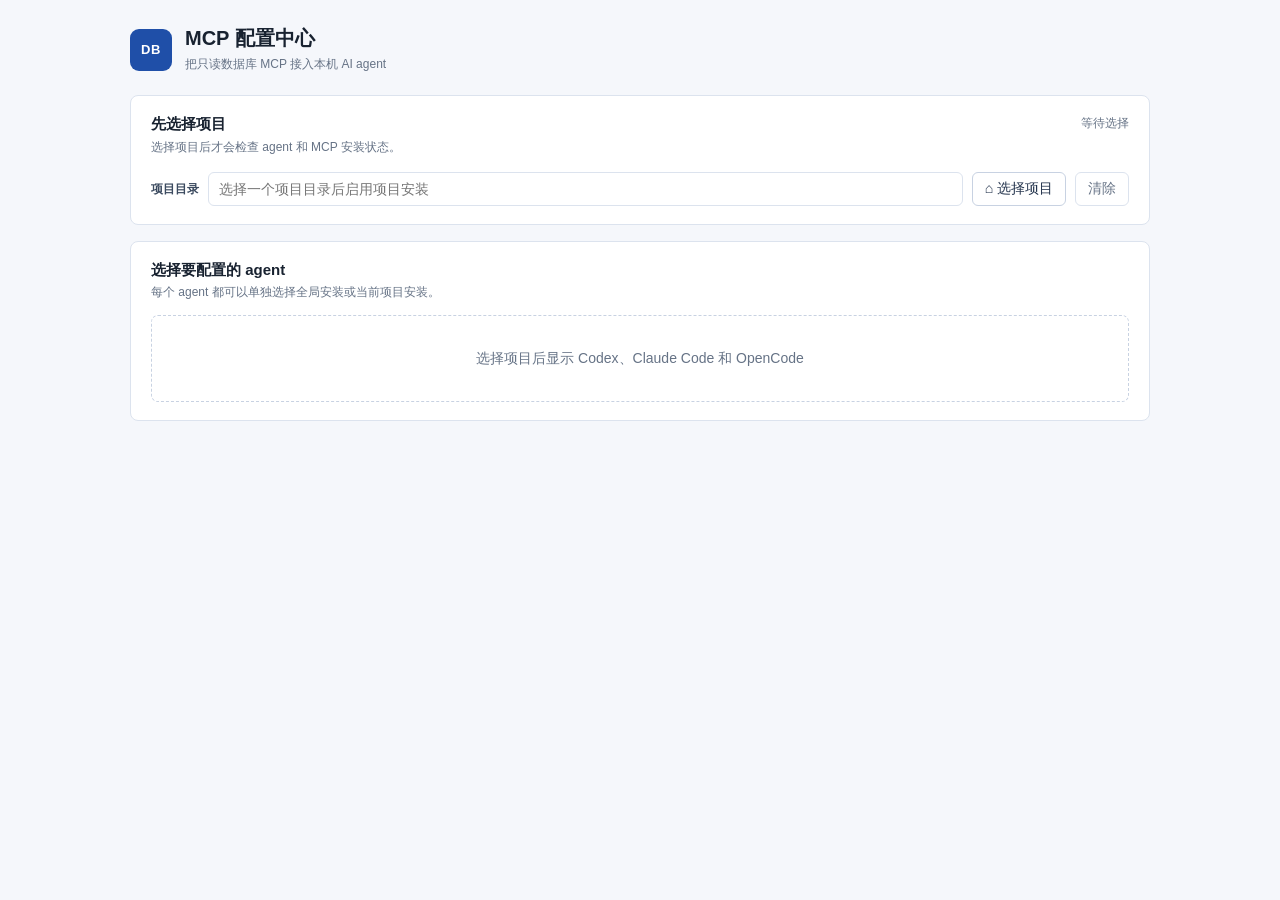
==== mcp/configurator.html @ 11e9552e "feat: add read-only database MCP and configurator" ====
<!DOCTYPE html>
<html lang="zh-CN">
<head>
<meta charset="UTF-8">
<meta name="viewport" content="width=device-width, initial-scale=1.0">
<title>MCP 配置中心</title>
<link rel="stylesheet" href="configurator.css">
</head>
<body>
<main class="shell">
  <header class="topbar">
    <div class="brand">
      <div class="brand-mark">DB</div>
      <div><h1>MCP 配置中心</h1><p>把只读数据库 MCP 接入本机 AI agent</p></div>
    </div>
    <button id="refresh" class="button button-ghost" type="button" title="重新检查 agent" hidden>↻ <span>重新检查</span></button>
  </header>

  <section class="project-panel">
    <div class="section-heading"><div><h2>先选择项目</h2><p>选择项目后才会检查 agent 和 MCP 安装状态。</p></div><span id="scanState" class="scan-state">等待选择</span></div>
    <div class="project-picker">
      <label for="projectPath">项目目录</label>
      <input id="projectPath" type="text" placeholder="选择一个项目目录后启用项目安装" autocomplete="off">
      <button id="chooseProject" class="button button-secondary" type="button">⌂ <span>选择项目</span></button>
      <button id="clearProject" class="button button-ghost" type="button">清除</button>
    </div>
  </section>

  <section class="agents-section">
    <div class="section-heading"><div><h2>选择要配置的 agent</h2><p>每个 agent 都可以单独选择全局安装或当前项目安装。</p></div></div>
    <div id="agents" class="agents-grid empty-grid"><div class="empty-state">选择项目后显示 Codex、Claude Code 和 OpenCode</div></div>
  </section>

  <div id="notice" class="notice" role="status" aria-live="polite"></div>
</main>
<script src="configurator.js"></script>
</body>
</html>
---- mcp/configurator.css ----
:root {
  color-scheme: light;
  --bg: #f5f7fb;
  --surface: #ffffff;
  --line: #dce3ee;
  --text: #182230;
  --muted: #667386;
  --accent: #2563eb;
  --accent-soft: #eaf1ff;
  --success: #138a56;
  --success-soft: #e8f7ef;
  --warning: #a66b00;
  --warning-soft: #fff6df;
}
* { box-sizing: border-box; }
body { margin: 0; background: var(--bg); color: var(--text); font: 14px/1.5 "Segoe UI", "Microsoft YaHei", sans-serif; }
button, input { font: inherit; }
.shell { width: min(1080px, 100%); margin: 0 auto; padding: 26px 30px 34px; }
.topbar { display: flex; align-items: center; justify-content: space-between; gap: 20px; margin-bottom: 22px; }
.brand { display: flex; align-items: center; gap: 13px; }
.brand-mark { display: grid; place-items: center; width: 42px; height: 42px; border-radius: 9px; background: #1f4fa8; color: #fff; font-size: 13px; font-weight: 700; letter-spacing: .5px; }
h1, h2, p { margin: 0; }
h1 { font-size: 20px; line-height: 1.25; letter-spacing: 0; }
h2 { font-size: 15px; line-height: 1.3; letter-spacing: 0; }
.brand p, .section-heading p { margin-top: 4px; color: var(--muted); font-size: 12px; }
.button { border: 1px solid transparent; border-radius: 6px; min-height: 34px; padding: 0 12px; cursor: pointer; white-space: nowrap; }
.button:disabled { cursor: not-allowed; opacity: .5; }
.button-ghost { background: transparent; border-color: var(--line); color: var(--muted); }
.button-ghost:hover:not(:disabled) { background: #fff; color: var(--text); }
.button-secondary { background: #fff; border-color: #c8d2e2; color: #24344d; }
.button-secondary:hover:not(:disabled) { border-color: var(--accent); color: var(--accent); }
.button-primary { background: var(--accent); color: #fff; }
.button-primary:hover:not(:disabled) { background: #1d4ed8; }
.project-panel, .agents-section { background: var(--surface); border: 1px solid var(--line); border-radius: 8px; padding: 18px 20px; }
.agents-section { margin-top: 16px; }
.section-heading { display: flex; justify-content: space-between; align-items: flex-start; gap: 15px; }
.scan-state { color: var(--muted); font-size: 12px; }
.scan-state.ok { color: var(--success); }
.project-picker { display: grid; grid-template-columns: auto minmax(0, 1fr) auto auto; align-items: center; gap: 9px; margin-top: 16px; }
.project-picker label { color: #3c4b60; font-size: 12px; font-weight: 600; }
.project-picker input { width: 100%; height: 34px; border: 1px solid var(--line); border-radius: 6px; padding: 0 10px; color: var(--text); outline: none; }
.project-picker input:focus { border-color: var(--accent); box-shadow: 0 0 0 2px rgba(37,99,235,.12); }
.agents-grid { display: grid; grid-template-columns: repeat(3, minmax(0, 1fr)); gap: 13px; margin-top: 14px; }
.empty-grid { display: block; }
.empty-state { border: 1px dashed #c8d2e2; border-radius: 7px; padding: 32px 16px; color: var(--muted); text-align: center; }
.agent-card { min-width: 0; border: 1px solid var(--line); border-radius: 7px; padding: 16px; background: #fff; }
.agent-head { display: flex; align-items: flex-start; justify-content: space-between; gap: 10px; }
.agent-name { font-size: 16px; font-weight: 650; }
.agent-status { display: inline-flex; align-items: center; gap: 5px; color: var(--muted); font-size: 11px; white-space: nowrap; }
.agent-status::before { content: ""; width: 7px; height: 7px; border-radius: 50%; background: #aeb9c9; }
.agent-status.detected { color: var(--success); }
.agent-status.detected::before { background: var(--success); }
.agent-binary { margin: 10px 0 15px; color: var(--muted); font: 11px/1.4 Consolas, monospace; overflow: hidden; text-overflow: ellipsis; white-space: nowrap; }
.install-row { display: grid; grid-template-columns: 1fr 1fr; gap: 8px; }
.install-row .button { width: 100%; padding: 0 7px; font-size: 12px; }
.install-label { display: block; margin-bottom: 5px; color: var(--muted); font-size: 11px; }
.install-state { min-height: 19px; margin: 12px 0 0; color: var(--muted); font-size: 12px; }
.install-state.installed { color: var(--success); }
.install-state.warn { color: var(--warning); }
.notice { min-height: 22px; margin-top: 14px; color: var(--muted); font-size: 12px; }
.notice.error { color: #b42318; }
@media (max-width: 760px) {
  .shell { padding: 20px 16px 28px; }
  .topbar { align-items: flex-start; }
  .topbar .button span { display: none; }
  .project-picker { grid-template-columns: 1fr auto auto; }
  .project-picker label { grid-column: 1 / -1; }
  .project-picker input { grid-column: 1 / -1; }
  .agents-grid { grid-template-columns: 1fr; }
}
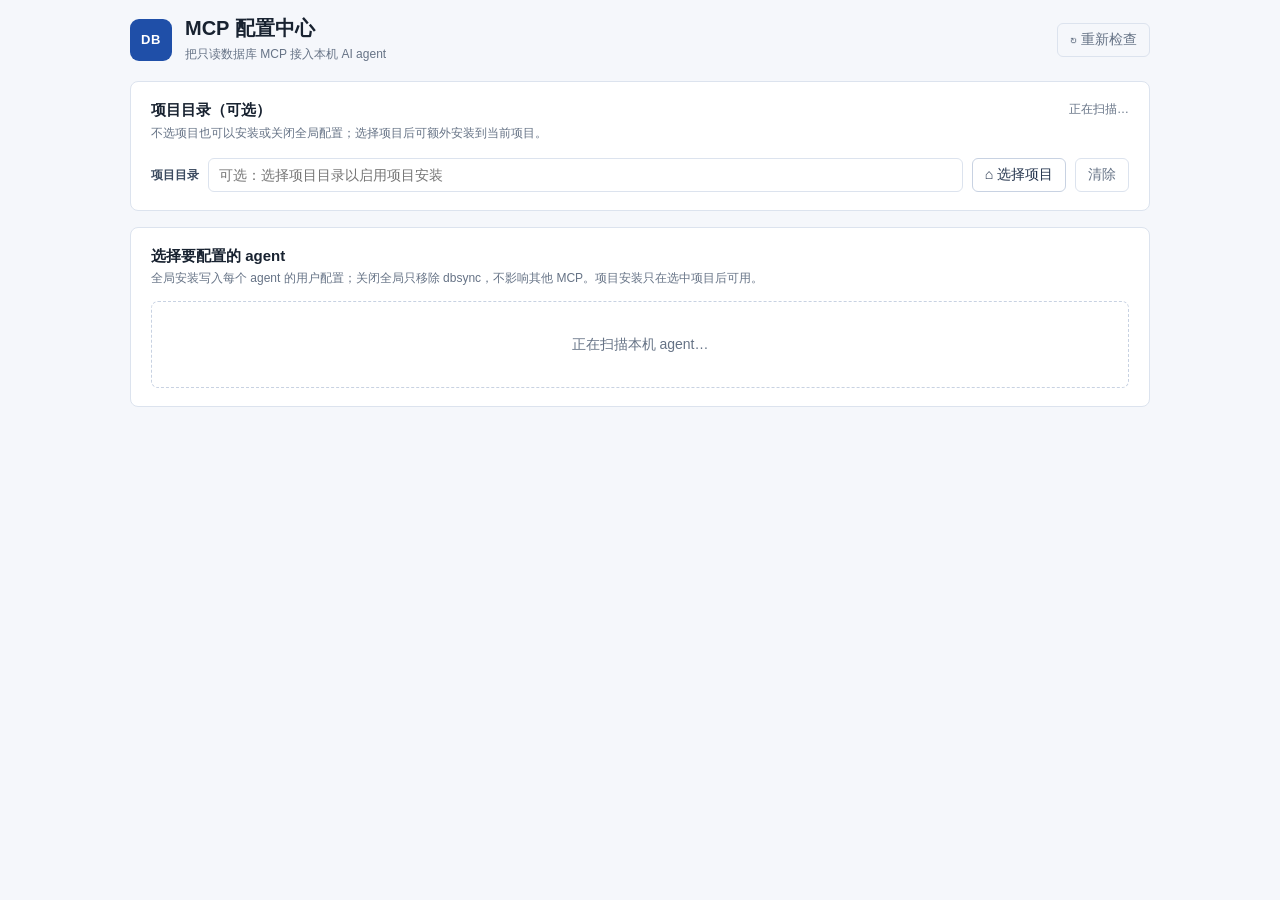
==== commit 5932427a: "feat: 完善 MCP 配置中心与桌面交互 - MCP 配置中心扩展到 13 种 agent，支持全局安装与关闭全局 - MySQL 连接支持加载数据库列表，修复下拉交互 - 增加自定义标题栏、快捷" ====
--- a/mcp/configurator.html
+++ b/mcp/configurator.html
@@ -13,22 +13,22 @@
       <div class="brand-mark">DB</div>
       <div><h1>MCP 配置中心</h1><p>把只读数据库 MCP 接入本机 AI agent</p></div>
     </div>
-    <button id="refresh" class="button button-ghost" type="button" title="重新检查 agent" hidden>↻ <span>重新检查</span></button>
+    <button id="refresh" class="button button-ghost" type="button" title="重新检查 agent">↻ <span>重新检查</span></button>
   </header>
 
   <section class="project-panel">
-    <div class="section-heading"><div><h2>先选择项目</h2><p>选择项目后才会检查 agent 和 MCP 安装状态。</p></div><span id="scanState" class="scan-state">等待选择</span></div>
+    <div class="section-heading"><div><h2>项目目录（可选）</h2><p>不选项目也可以安装或关闭全局配置；选择项目后可额外安装到当前项目。</p></div><span id="scanState" class="scan-state">正在扫描…</span></div>
     <div class="project-picker">
       <label for="projectPath">项目目录</label>
-      <input id="projectPath" type="text" placeholder="选择一个项目目录后启用项目安装" autocomplete="off">
+      <input id="projectPath" type="text" placeholder="可选：选择项目目录以启用项目安装" autocomplete="off">
       <button id="chooseProject" class="button button-secondary" type="button">⌂ <span>选择项目</span></button>
       <button id="clearProject" class="button button-ghost" type="button">清除</button>
     </div>
   </section>
 
   <section class="agents-section">
-    <div class="section-heading"><div><h2>选择要配置的 agent</h2><p>每个 agent 都可以单独选择全局安装或当前项目安装。</p></div></div>
-    <div id="agents" class="agents-grid empty-grid"><div class="empty-state">选择项目后显示 Codex、Claude Code 和 OpenCode</div></div>
+    <div class="section-heading"><div><h2>选择要配置的 agent</h2><p>全局安装写入每个 agent 的用户配置；关闭全局只移除 dbsync，不影响其他 MCP。项目安装只在选中项目后可用。</p></div></div>
+    <div id="agents" class="agents-grid empty-grid"><div class="empty-state">正在扫描本机 agent…</div></div>
   </section>
 
   <div id="notice" class="notice" role="status" aria-live="polite"></div>
--- a/mcp/configurator.css
+++ b/mcp/configurator.css
@@ -15,8 +15,8 @@
 * { box-sizing: border-box; }
 body { margin: 0; background: var(--bg); color: var(--text); font: 14px/1.5 "Segoe UI", "Microsoft YaHei", sans-serif; }
 button, input { font: inherit; }
-.shell { width: min(1080px, 100%); margin: 0 auto; padding: 26px 30px 34px; }
-.topbar { display: flex; align-items: center; justify-content: space-between; gap: 20px; margin-bottom: 22px; }
+.shell { width: min(1080px, 100%); margin: 0 auto; padding: 16px 30px 34px; }
+.topbar { display: flex; align-items: center; justify-content: space-between; gap: 20px; margin-bottom: 18px; }
 .brand { display: flex; align-items: center; gap: 13px; }
 .brand-mark { display: grid; place-items: center; width: 42px; height: 42px; border-radius: 9px; background: #1f4fa8; color: #fff; font-size: 13px; font-weight: 700; letter-spacing: .5px; }
 h1, h2, p { margin: 0; }
@@ -31,6 +31,8 @@
 .button-secondary:hover:not(:disabled) { border-color: var(--accent); color: var(--accent); }
 .button-primary { background: var(--accent); color: #fff; }
 .button-primary:hover:not(:disabled) { background: #1d4ed8; }
+.button-danger { background: #fff; border-color: #f0b4b0; color: #b42318; }
+.button-danger:hover:not(:disabled) { background: #fff5f4; border-color: #d92d20; }
 .project-panel, .agents-section { background: var(--surface); border: 1px solid var(--line); border-radius: 8px; padding: 18px 20px; }
 .agents-section { margin-top: 16px; }
 .section-heading { display: flex; justify-content: space-between; align-items: flex-start; gap: 15px; }
@@ -40,12 +42,15 @@
 .project-picker label { color: #3c4b60; font-size: 12px; font-weight: 600; }
 .project-picker input { width: 100%; height: 34px; border: 1px solid var(--line); border-radius: 6px; padding: 0 10px; color: var(--text); outline: none; }
 .project-picker input:focus { border-color: var(--accent); box-shadow: 0 0 0 2px rgba(37,99,235,.12); }
-.agents-grid { display: grid; grid-template-columns: repeat(3, minmax(0, 1fr)); gap: 13px; margin-top: 14px; }
+.agents-grid { display: grid; grid-template-columns: repeat(auto-fill, minmax(300px, 1fr)); gap: 13px; margin-top: 14px; }
 .empty-grid { display: block; }
 .empty-state { border: 1px dashed #c8d2e2; border-radius: 7px; padding: 32px 16px; color: var(--muted); text-align: center; }
 .agent-card { min-width: 0; border: 1px solid var(--line); border-radius: 7px; padding: 16px; background: #fff; }
 .agent-head { display: flex; align-items: flex-start; justify-content: space-between; gap: 10px; }
-.agent-name { font-size: 16px; font-weight: 650; }
+.agent-identity { display: flex; align-items: center; gap: 10px; min-width: 0; }
+.agent-icon { flex: none; display: grid; place-items: center; width: 36px; height: 36px; border: 1px solid var(--line); border-radius: 9px; background: #f8fafc; }
+.agent-icon img { display: block; width: 22px; height: 22px; object-fit: contain; }
+.agent-name { min-width: 0; font-size: 16px; font-weight: 650; line-height: 1.3; word-break: break-word; }
 .agent-status { display: inline-flex; align-items: center; gap: 5px; color: var(--muted); font-size: 11px; white-space: nowrap; }
 .agent-status::before { content: ""; width: 7px; height: 7px; border-radius: 50%; background: #aeb9c9; }
 .agent-status.detected { color: var(--success); }
@@ -60,7 +65,7 @@
 .notice { min-height: 22px; margin-top: 14px; color: var(--muted); font-size: 12px; }
 .notice.error { color: #b42318; }
 @media (max-width: 760px) {
-  .shell { padding: 20px 16px 28px; }
+  .shell { padding: 14px 16px 28px; }
   .topbar { align-items: flex-start; }
   .topbar .button span { display: none; }
   .project-picker { grid-template-columns: 1fr auto auto; }
